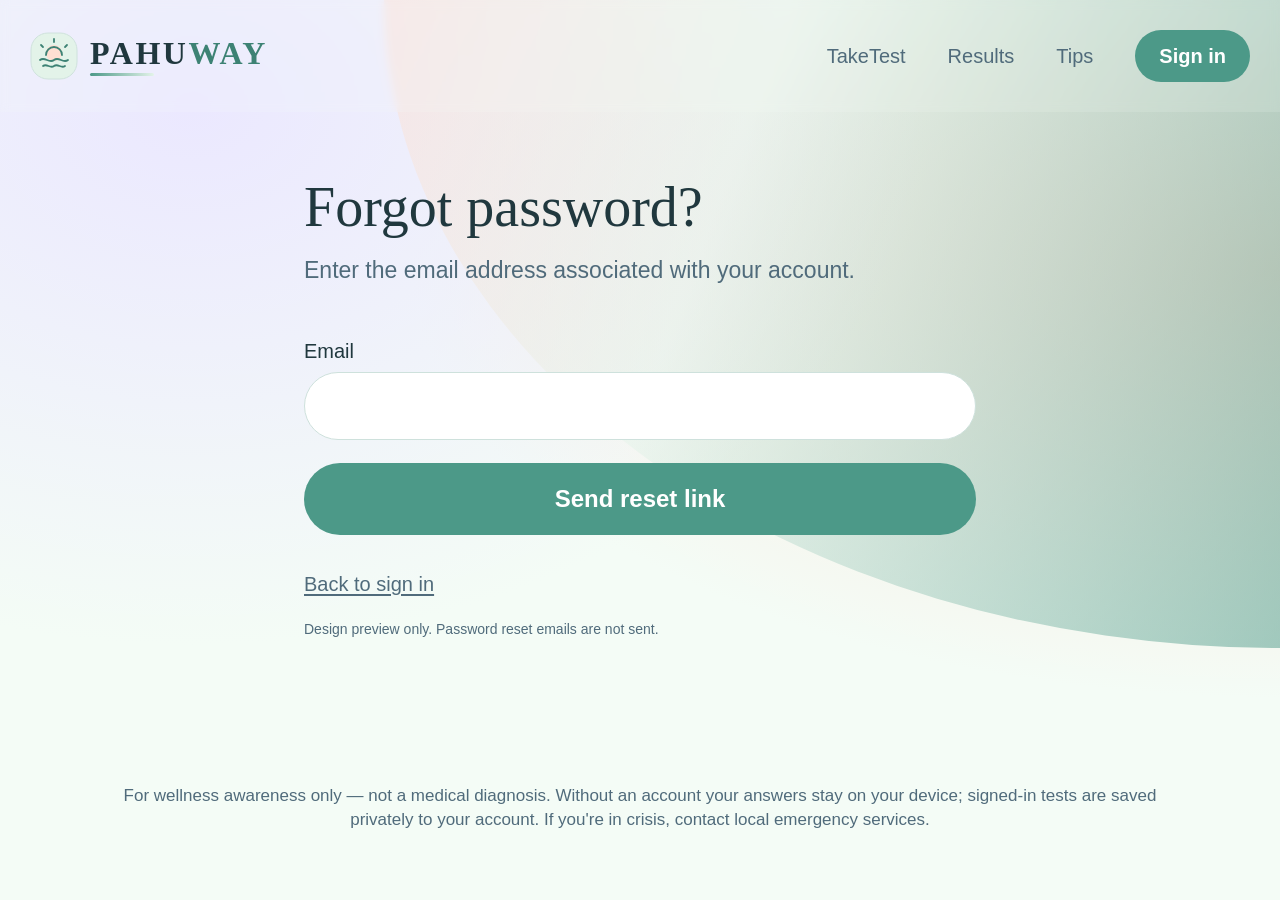
==== web/forgot-password.html @ 30da90fc "refactor: move website files into web directory" ====
<!doctype html>
<html lang="en">
  <head>
    <meta charset="UTF-8" />
    <meta name="viewport" content="width=device-width, initial-scale=1.0" />
    <title>Forgot password — PAHUWAY</title>
    <link rel="stylesheet" href="styling/common.css" />
    <link rel="stylesheet" href="styling/forgot-password.css" />
    <script src="navigation.js" defer></script>
  </head>
  <body class="auth-page">
    <header class="site-header">
      <a class="brand" href="index.html" aria-label="PAHUWAY home">
        <svg class="brand-mark" viewBox="0 0 48 48" fill="none" aria-hidden="true" focusable="false">
          <rect x="1" y="1" width="46" height="46" rx="17" fill="var(--mint)" stroke="var(--border)" />
          <circle cx="24" cy="21" r="8" fill="var(--peach)" />
          <path d="M16 23a8 8 0 0 1 16 0M24 7v3M11 13l2 2M37 13l-2 2" stroke="currentColor" stroke-width="1.8" stroke-linecap="round" />
          <path d="M10 28c5-4 9 4 14 0s9 4 14 0M13 34c4-3 7 3 11 0s7 3 11 0" stroke="currentColor" stroke-width="1.8" stroke-linecap="round" />
        </svg>
        <span class="brand-wordmark">PAHU<span class="brand-accent">WAY</span></span>
      </a>
      <nav class="site-nav" aria-label="Main navigation">
        <a href="TakeTest.html">TakeTest</a>
        <a href="results.html">Results</a>
        <a href="tips.html">Tips</a>
        <a class="nav-sign-in" href="sign-in.html">Sign in</a>
      </nav>
    </header>
    <main class="auth-main">
      <h1>Forgot password?</h1>
      <p class="intro">Enter the email address associated with your account.</p>
      <form class="auth-form" aria-describedby="demo-note">
        <div class="field">
          <label for="email">Email</label
          ><input id="email" type="email" autocomplete="email" required />
        </div>
        <button class="button" type="button">Send reset link</button>
      </form>
      <div class="auth-links"><a href="sign-in.html">Back to sign in</a></div>
      <p class="demo-note" id="demo-note">
        Design preview only. Password reset emails are not sent.
      </p>
    </main>
    <footer class="site-footer">
      For wellness awareness only — not a medical diagnosis. Without an account
      your answers stay on your device; signed-in tests are saved privately
      to your account. If you're in crisis, contact local emergency services.
    </footer>
  </body>
</html>
---- web/styling/common.css ----
/* Shared foundations, navigation, buttons, and reusable components. */
:root {
  --ink: #20383e;
  --muted: #506b7b;
  --green: #4c9988;
  --mint: #e3f3e9;
  --lavender: #eae6ff;
  --peach: #ffdfd2;
  --border: #cee1dc;
}

* {
  box-sizing: border-box;
}

body {
  position: relative;
  isolation: isolate;
  margin: 0;
  min-height: 100vh;
  min-height: 100svh;
  color: var(--ink);
  font-family: "Segoe UI", Arial, sans-serif;
  font-size: 20px;
  line-height: 1.5;
  background:
    radial-gradient(ellipse at 15% 12%, #ebe8ff 0, transparent 48%),
    radial-gradient(ellipse at 100% 30%, #ffe1d5 0, transparent 48%), #f4fcf6;
}

/* The curved decoration belongs to the full page background. */
body::before {
  content: "";
  position: absolute;
  z-index: -1;
  top: 0;
  right: 0;
  width: 70%;
  height: min(72vh, 800px);
  border-bottom-left-radius: 100% 100%;
  background: linear-gradient(110deg, var(--peach), var(--mint) 36%, var(--green));
  opacity: 0.5;
  pointer-events: none;
}

a {
  color: inherit;
  text-underline-offset: 3px;
}

button,
input {
  font: inherit;
}

button,
a,
input {
  -webkit-tap-highlight-color: transparent;
}

:focus-visible {
  outline: 3px solid #286a60;
  outline-offset: 5px;
}

h1,
h2,
p {
  margin: 0;
}

h1,
h2,
.brand {
  font-family: Georgia, "Times New Roman", serif;
  font-weight: 400;
}

.site-header {
  position: sticky;
  top: 0;
  z-index: 100;
  flex-shrink: 0;
  display: flex;
  align-items: center;
  justify-content: space-between;
  gap: 32px;
  padding: 30px;
  width: 100%;
  max-width: none;
  margin: 0;
  background: rgb(244 252 246 / 15%);
  -webkit-backdrop-filter: blur(4px);
  backdrop-filter: blur(4px);
  transition: background-color 200ms ease, backdrop-filter 200ms ease, box-shadow 200ms ease;
}

.site-header.is-scrolled {
  background: rgb(244 252 246 / 95%);
  -webkit-backdrop-filter: blur(12px);
  backdrop-filter: blur(12px);
  box-shadow: 0 2px 12px #20383e14;
}

@media (prefers-reduced-motion: reduce) {
  .site-header {
    transition: none;
  }
}

.brand {
  display: inline-flex;
  align-items: center;
  gap: 12px;
  color: var(--ink);
  font-size: 32px;
  text-decoration: none;
  white-space: nowrap;
}

.brand-mark {
  flex: none;
  width: 1.5em;
  height: 1.5em;
  color: #3d8274;
}

.brand-wordmark {
  position: relative;
  padding-bottom: 5px;
  font-weight: 600;
  letter-spacing: 0.08em;
  line-height: 1.1;
}

.brand-wordmark::after {
  content: "";
  position: absolute;
  bottom: 0;
  left: 0;
  width: 36%;
  height: 3px;
  border-radius: 999px;
  background: linear-gradient(90deg, var(--green), var(--mint));
}

.brand-accent {
  color: #3d8274;
}

.brand:hover .brand-accent {
  color: var(--ink);
}

.site-nav {
  display: flex;
  align-items: center;
  gap: 42px;
}

.site-nav a {
  color: var(--muted);
  text-decoration: none;
}

.site-nav a:hover {
  color: var(--ink);
}

.button,
.site-nav .nav-sign-in {
  display: inline-flex;
  align-items: center;
  justify-content: center;
  border: 0;
  border-radius: 999px;
  color: white;
  background: var(--green);
  text-decoration: none;
  font-weight: 600;
  cursor: pointer;
}

.site-nav .nav-sign-in {
  padding: 11px 24px;
}

.button:hover,
.site-nav .nav-sign-in:hover {
  background: #3d8274;
  color: white;
}

.button {
  padding: 23px 48px;
  font-size: 24px;
}

.site-footer {
  max-width: 1200px;
  margin: auto;
  padding: 94px 50px 60px;
  text-align: center;
  color: var(--muted);
  font-size: 17px;
  line-height: 1.45;
}

.intro {
  font-size: 23px;
  color: var(--muted);
  margin-top: 12px;
}

.auth-links {
  display: flex;
  flex-wrap: wrap;
  gap: 24px;
  margin-top: 34px;
  color: var(--muted);
}

.demo-note {
  color: var(--muted);
  font-size: 14px;
  margin-top: 20px;
}

.empty-state {
  background: #ffffffd9;
  padding: 40px;
  border-radius: 40px;
  margin-top: 36px;
}

.empty-state h2 {
  font-size: 32px;
  margin-bottom: 16px;
}

.empty-state .button {
  margin-top: 28px;
}

@media (max-width: 760px) {
  body {
    font-size: 18px;
  }

  .site-header {
    padding: 22px 20px;
    gap: 20px;
    flex-wrap: wrap;
  }

  .brand {
    font-size: 29px;
  }

  .site-nav {
    gap: 20px;
    font-size: 16px;
  }

  .site-nav .nav-sign-in {
    padding: 9px 17px;
  }

  .button {
    font-size: 21px;
    padding: 18px 32px;
  }

  .intro {
    font-size: 20px;
  }

  .auth-links {
    gap: 16px;
  }

  .site-footer {
    padding: 80px 24px 36px;
    font-size: 15px;
  }
}

@media (max-width: 480px) {
  .site-header {
    justify-content: center;
  }

  .site-nav {
    width: 100%;
    justify-content: space-between;
    gap: 10px;
  }
}


@media (max-width: 600px) {
  body::before {
    width: 92%;
    height: 320px;
  }
}
---- web/styling/forgot-password.css ----
/* Styles for forgot-password.html. */
.auth-main {
  max-width: 720px;
  padding: 62px 24px 0;
  margin: auto;
}

.auth-main h1 {
  font-size: 56px;
  line-height: 1.2;
}

.auth-form {
  margin-top: 48px;
}

.field {
  margin-bottom: 23px;
}

.field label {
  display: block;
  margin-bottom: 6px;
}

.field input {
  width: 100%;
  height: 68px;
  border: 1px solid var(--border);
  border-radius: 999px;
  padding: 12px 24px;
  background: white;
  color: var(--ink);
}

.auth-form .button {
  width: 100%;
  min-height: 72px;
  padding: 16px 24px;
}

.auth-page .site-footer {
  padding-top: 144px;
}

@media (max-width: 760px) {
  .auth-main {
    padding-top: 44px;
  }

  .auth-main h1 {
    font-size: 44px;
  }

  .auth-form {
    margin-top: 36px;
  }

  .auth-page .site-footer {
    padding: 80px 24px 36px;
    font-size: 15px;
  }
}

@media (max-width: 480px) {
  .auth-main h1 {
    font-size: 39px;
  }
}
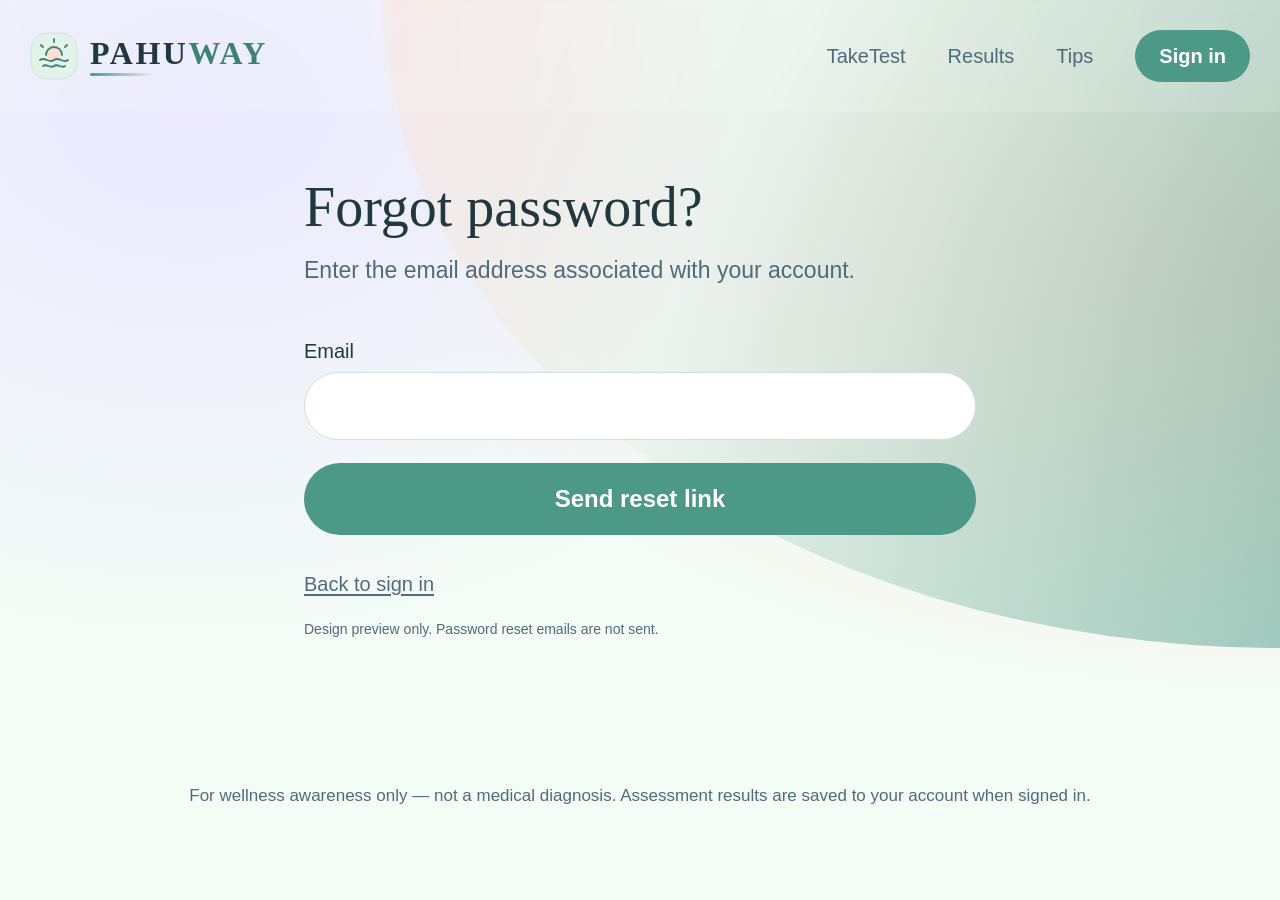
==== commit bf7fd942: "fix: preserve predictions, clarify storage, and update setup docs" ====
--- a/web/forgot-password.html
+++ b/web/forgot-password.html
@@ -6,6 +6,7 @@
     <title>Forgot password — PAHUWAY</title>
     <link rel="stylesheet" href="styling/common.css" />
     <link rel="stylesheet" href="styling/forgot-password.css" />
+    <script src="session.js" defer></script>
     <script src="navigation.js" defer></script>
   </head>
   <body class="auth-page">
@@ -42,9 +43,8 @@
       </p>
     </main>
     <footer class="site-footer">
-      For wellness awareness only — not a medical diagnosis. Without an account
-      your answers stay on your device; signed-in tests are saved privately
-      to your account. If you're in crisis, contact local emergency services.
+        For wellness awareness only — not a medical diagnosis.
+  Assessment results are saved to your account when signed in.
     </footer>
   </body>
 </html>
